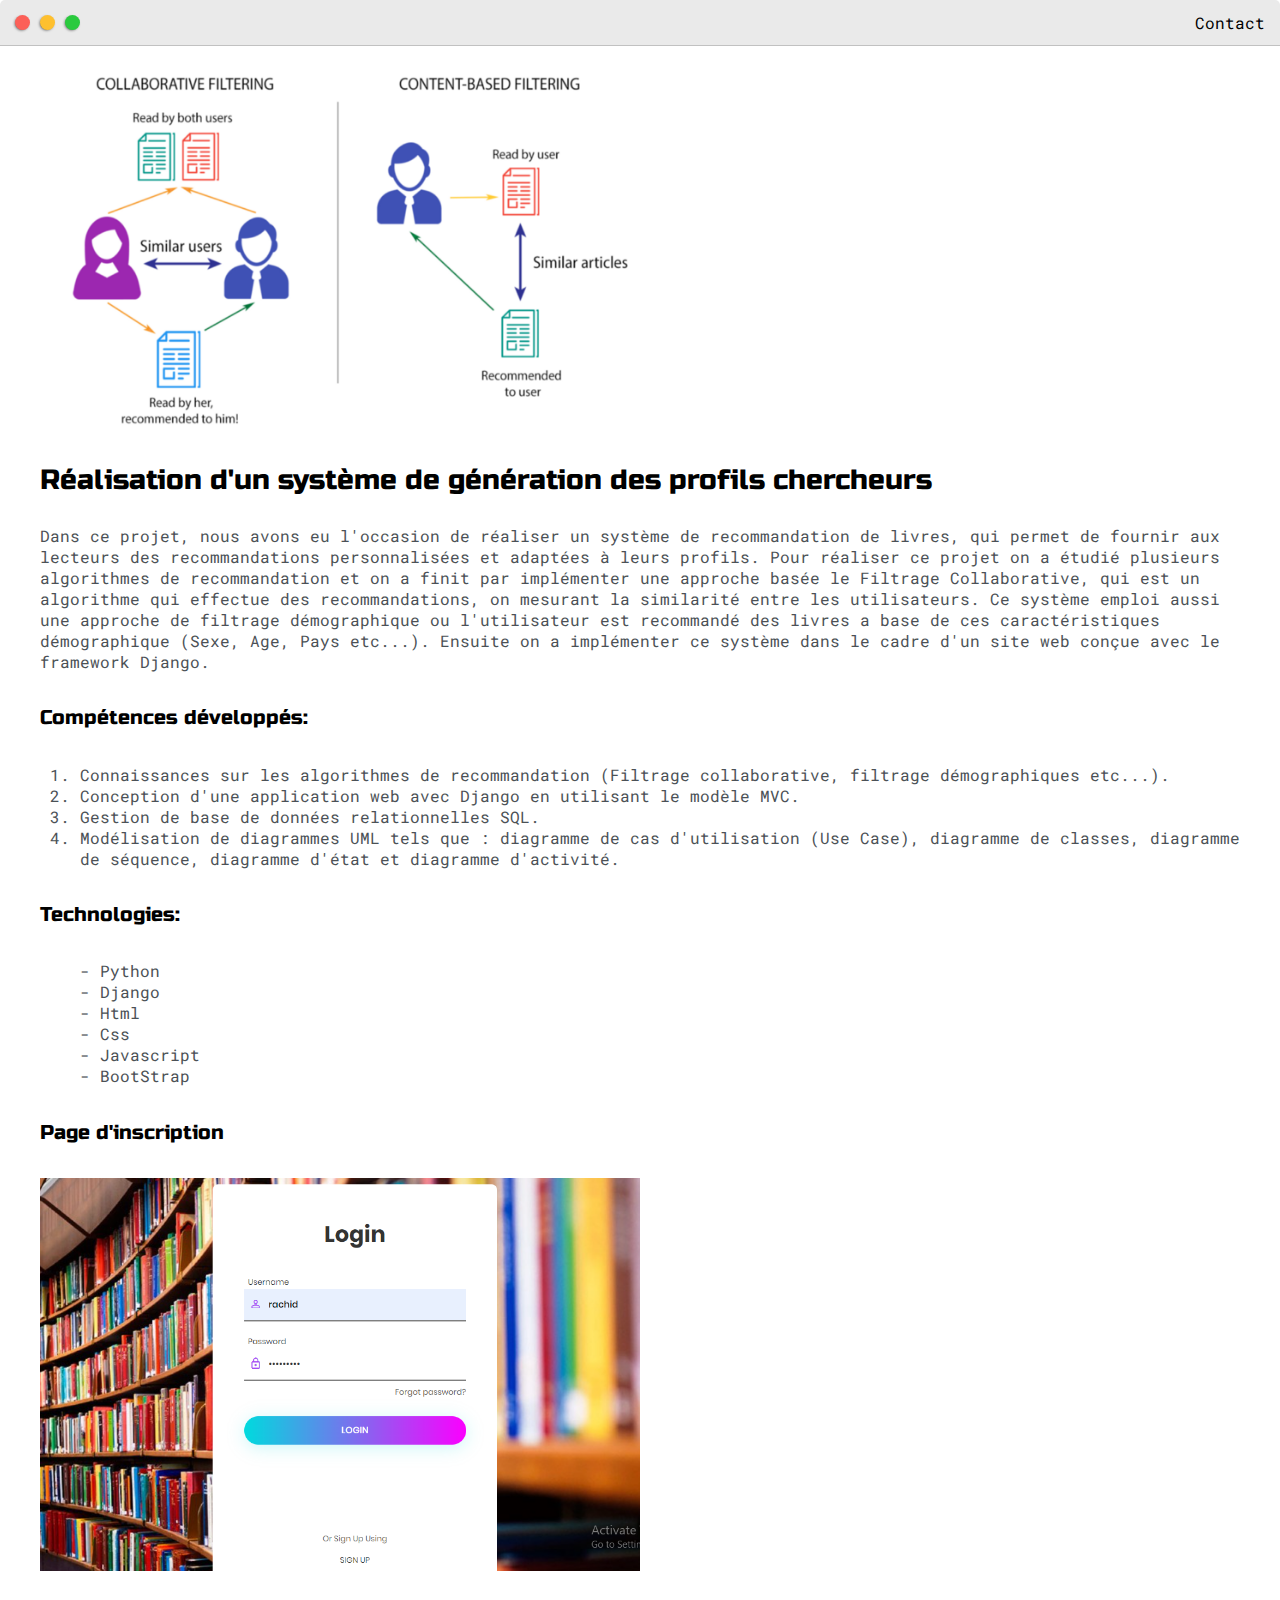
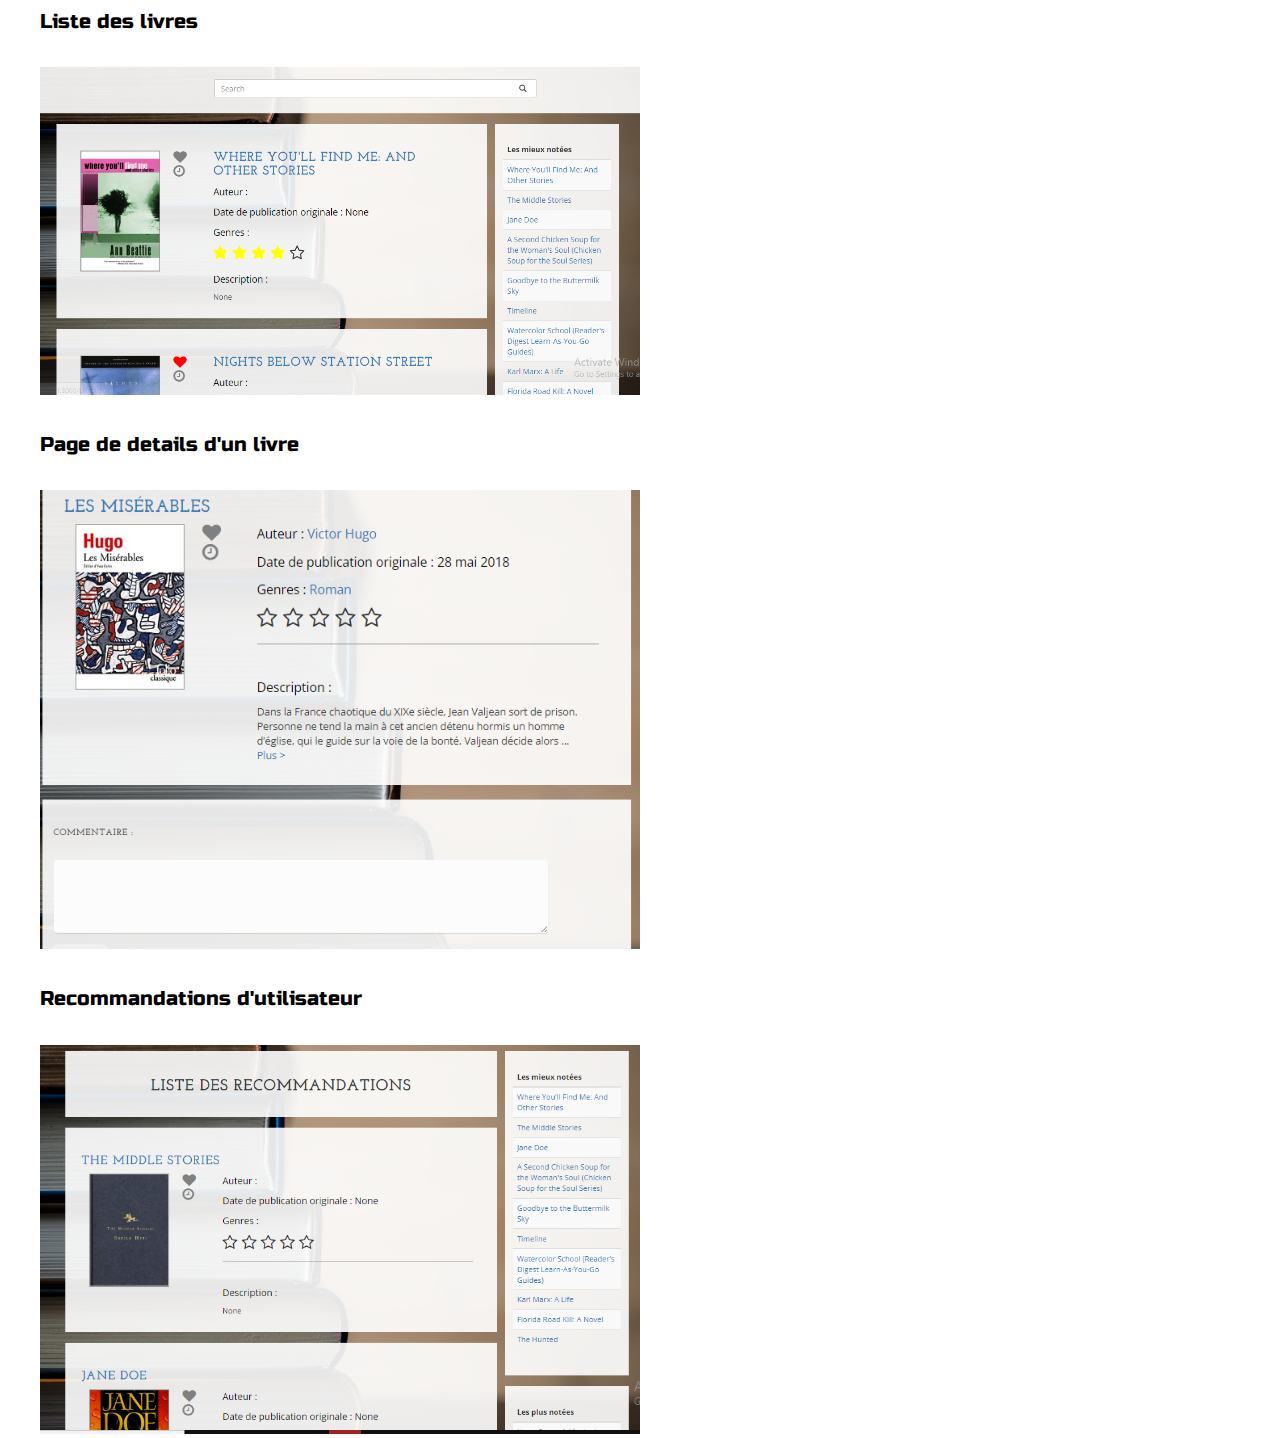
==== projects/book-recommender.html @ 9e27c553 "first commit" ====
<!DOCTYPE html>
<html>
<head>
	<title>Réalisation d'un système de recommandation de livres</title>


	<meta name="viewport" content="width=device-width, initial-scale=1, maximum-scale=1, minimum-scale=1" />

	<link href="https://fonts.googleapis.com/css2?family=Russo+One&display=swap" rel="stylesheet">

	<link href="https://fonts.googleapis.com/css2?family=Roboto+Mono:wght@500&display=swap" rel="stylesheet">

	<link rel="stylesheet" type="text/css" href="../default.css">


	<style type="text/css">
		.img-container{
			max-width: 600px;
		}

		img{
			width: 100%
		}

	</style>

</head>
<body>
	<div class="nav-wrapper">

		<!-- Link around dots-wrapper added after tutorial video -->
		<a href="index.html">
			<div class="dots-wrapper">
				<div id="dot-1" class="browser-dot"></div>
				<div id="dot-2" class="browser-dot"></div>
				<div id="dot-3" class="browser-dot"></div>
			</div>
		</a>

		<ul id="navigation">
			<li><a href="index.html#contact">Contact</a></li>

		</ul>
	</div>

	<div class="main-container">
		<br>

		<div class="img-container">
			<img src="../images/Lisence/recommender.png">
		</div>
		
		<h3>Réalisation d'un système de génération des profils chercheurs</h3>

		<p>Dans ce projet, nous avons eu l'occasion de réaliser un système de recommandation de livres, qui permet de fournir aux lecteurs des recommandations personnalisées et adaptées à leurs profils. Pour réaliser ce projet on a étudié plusieurs algorithmes de recommandation et on a finit par implémenter une approche basée le Filtrage Collaborative, qui est un algorithme qui effectue des recommandations, on mesurant la similarité entre les utilisateurs. Ce système emploi aussi une approche de filtrage démographique ou l'utilisateur est recommandé des livres a base de ces caractéristiques démographique (Sexe, Age, Pays etc...). Ensuite on a implémenter ce système dans le cadre d'un site web conçue avec le framework Django. </p>
		
        <h5>Compétences développés:</h5>
        <ol>
			<li> Connaissances sur les algorithmes de recommandation (Filtrage collaborative, filtrage démographiques etc...).</li>
			<li> Conception d'une application web avec Django en utilisant le modèle MVC.</li>
			<li> Gestion de base de données relationnelles SQL.</li>
			<li> Modélisation de diagrammes UML tels que : diagramme de cas d'utilisation (Use Case), diagramme de classes, diagramme de séquence, diagramme d'état et diagramme d'activité.</li>
		</ol>

		<h5>Technologies:</h5>
		<ul>
			<li>- Python</li>
			<li>- Django</li>
            <li>- Html</li>
			<li>- Css</li>
			<li>- Javascript</li>
			<li>- BootStrap</li>
		</ul>

        <h5>Page d'inscription</h5>
		<div class="img-container">
			<img src="../images/Lisence/Login.PNG">
		</div>

		<h5>Liste des livres</h5>
		<div class="img-container">
			<img src="../images/Lisence/books.PNG">
		</div>

		<h5>Page de details d'un livre</h5>
		<div class="img-container">
			<img src="../images/Lisence/Details.PNG">
		</div>

		<h5>Recommandations d'utilisateur</h5>
		<div class="img-container">
			<img src="../images/Lisence/Recommendations.PNG">
		</div>

	</div>

</body>
</html>
---- default.css ----
:root{
	--mainColor:#eaeaea;
	--secondaryColor:#fff;

	--borderColor:#c1c1c1;

	--mainText:black;
	--secondaryText:#4b5156;

	--themeDotBorder:#24292e;

	--previewBg:rgb(251, 249, 243, 0.8);
	--previewShadow:#f0ead6;


	--buttonColor:black;


}


html, body{
	padding: 0;
	margin: 0;
	scroll-behavior: smooth;
}

body *{
	transition: 0.3s;
}


h1, h2, h3, h4, h5, h6, strong{
	color: var(--mainText);
	font-family: 'Russo One', sans-serif;
	font-weight: 500;
}

p, li, span, label, input, textarea{
	color: var(--secondaryText);
	font-family: 'Roboto Mono', monospace;
}

a{
	text-decoration: none;
	color:#17a2b8;
}

ul{
	list-style: none;
}

h1 { font-size: 56px;}
h2 { font-size: 36px;}
h3 { font-size: 28px;}
h4 { font-size: 24px;}
h5 { font-size: 20px;}
h6 { font-size: 16px;}


.s1{
	background-color: var(--mainColor);
	border-bottom:1px solid var(--borderColor);
	overflow:auto;
}

.s2{
	background-color: var(--secondaryColor);
	border-bottom:1px solid var(--borderColor);
	overflow:auto;
}




.main-container{
	width: 1200px;
	margin: 0 auto;
}


.greeting-wrapper{
	display: grid;
	text-align: center;
	align-content: center;
	min-height: 10em;

}

.intro-wrapper{
	background-color: var(--secondaryColor);
	border:1px solid var(--borderColor);
	border-radius:5px 5px 0 0;


	-webkit-box-shadow: -1px 1px 3px -1px rgba(0,0,0,0.75);
	-moz-box-shadow: -1px 1px 3px -1px rgba(0,0,0,0.75);
	box-shadow: -1px 1px 3px -1px rgba(0,0,0,0.75);

	display: grid;
	grid-template-columns: 1fr 1fr;
	grid-template-areas: 
		'nav-wrapper nav-wrapper'
		'left-column right-column'
	;
}


.nav-wrapper{
	border-radius:5px 5px 0 0;
	grid-area:nav-wrapper;
	border-bottom: 1px solid var(--borderColor);
	display: flex;
	justify-content: space-between;
	align-items: center;
	background-color: var(--mainColor);
}

#navigation a{
	color:var(--mainText);
}


#navigation{
	margin:0;
	padding: 10px;
}

#navigation li{
	display: inline-block;
	margin-right: 5px;
	margin-left:5px;
}

.dots-wrapper{
	display: flex;
	padding: 10px;
}

#dot-1{
	background-color:  #FC6058;
}

#dot-2{
	background-color:  #FEC02F;
}

#dot-3{
	background-color:  #2ACA3E;
}

.browser-dot{
	background-color: black;
	height: 15px;
	width: 15px;
	border-radius: 50%;
	margin: 5px;

	-webkit-box-shadow: -1px 1px 3px -1px rgba(0,0,0,0.75);
	-moz-box-shadow: -1px 1px 3px -1px rgba(0,0,0,0.75);
	box-shadow: -1px 1px 3px -1px rgba(0,0,0,0.75);

}


.left-column{
	grid-area: left-column;
	padding-top:50px;
	padding-bottom: 50px;
}

#profile_pic{
	display: block;
	margin:0 auto;

	height: 200px;
	width: 200px;
	object-fit: cover;
	border:2px solid var(--borderColor);
}


#theme-options-wrapper{
	display: flex;
	justify-content: center;
}

.theme-dot{
	height: 30px;
	width: 30px;
	background-color: black;
	border-radius: 50%;

	margin: 5px;
	border:2px solid var(--themeDotBorder);

	-webkit-box-shadow: -1px 1px 3px -1px rgba(0,0,0,0.75);
	-moz-box-shadow: -1px 1px 3px -1px rgba(0,0,0,0.75);
	box-shadow: -1px 1px 3px -1px rgba(0,0,0,0.75);

	cursor: pointer;
}


.theme-dot:hover{
	border-width: 5px;
}


#light-mode{
	background-color: #fff;
}

#blue-mode{
	background-color: #192734;
}

#green-mode{
	background-color: #78866b;
}

#purple-mode{
	background-color: #7E4C74;
}

#settings-note{
	font-size: 12px;
	font-style: italic;
	text-align: center;
}

.right-column{
	grid-area: right-column;
	display: grid;
	align-content: center;

	padding-top: 50px;
	padding-bottom: 50px;
}


#preview-shadow{
	background-color: var(--previewShadow);
	max-width: 300px;
	height: 180px;
	padding-left: 30px;
	padding-top: 30px;
}

#preview{
	width: 300px;
	border:1.5px solid #17a2b8;
	background-color: var(--previewBg);
	padding:15px;
	position: relative;
}

.corner{
	width:7px;
	height: 7px;
	border-radius: 50%;
	border:1.5px solid #17a2b8;
	background-color: #fff;
	position: absolute;
}

#corner-tl{
	top:-5px;
	left: -5px
}

#corner-tr{
	top:-5px;
	right: -5px
}


#corner-br{
	bottom:-5px;
	right: -5px
}


#corner-bl{
	bottom:-5px;
	left: -5px
}

.about-wrapper{
	display: grid;
	grid-template-columns: repeat(auto-fit, minmax(320px, 1fr));
	padding-bottom: 50px;
	padding-top: 50px;
	gap:100px;
}


#skills{
	display: flex;
	justify-content: space-evenly;
	background-color: var(--previewShadow);
}

/* Small Screens max width 640px */
@media screen and (max-width: 640px) {
	.skillsGrid{
	  display: grid;
	  grid-template-columns: repeat(4, 1fr);
	  gap: 20px;
	  grid-auto-rows: auto;
	  height: auto;
	}
  .skillsGrid img {
	height: 75px;
	width: 75px;
  }
  .skill-icons{

	display: flex;
	flex-direction: column;
	margin-left: auto;
	margin-right: auto;
	text-align: center;
	justify-content: center;
	align-items: center;
  }
  }

  /* Medium Screens min width 641px change to 4 columns */
@media screen and (min-width: 641px) {
	.skillsGrid{
	  display: grid;
	  grid-template-columns: repeat(3, 1fr);
	  gap: 30px;
	  grid-auto-rows: auto;
	  height: auto;
	}
  .skillsGrid img {
	height: 100px;
	width: 100px;
  }
  .skill-icons{
	display: flex;
	flex-direction: column;
	margin-left: auto;
	margin-right: auto;
	text-align: center;
	justify-content: center;
	align-items: center;
  }
  }

  @media screen and (min-width: 1080px) {
	.skillsGrid{
	  display: grid;
	  grid-template-columns: repeat(3, 1fr);
	  gap: 50px;
	  grid-auto-rows: auto;
	  height: auto
	}
  .skillsGrid img {
	height: 150px;
	width: 150px;
  }
  .skill-icons{
	display: flex;
	flex-direction: column;
	margin-left: auto;
	margin-right: auto;
	text-align: center;
	justify-content: center;
	align-items: center;
	height: 100vh;
  }
  }


.post-wrapper{
	display: grid;
	grid-template-columns: repeat(auto-fit, 320px);
	gap:20px;
	justify-content: center;
	padding-bottom: 50px;
}

.post{
	border:1px solid var(--borderColor);
	-webkit-box-shadow: -2px 7px 21px -9px rgba(0,0,0,0.75);
	-moz-box-shadow: -2px 7px 21px -9px rgba(0,0,0,0.75);
	box-shadow: -2px 7px 21px -9px rgba(0,0,0,0.75);
}

.thumbnail{
	display: block;
	width: 100%;
	height:180px;
	object-fit: cover;
}

.post-preview{
	background-color: #fff;
	padding:15px;
}

.post-title{
	color:black;
	margin: 0;
}

.post-intro{
	color:#4b5156;
	font-size: 14px;
}


#contact-form{
	display: block;
	max-width: 600px;
	margin: 0 auto;
	border: 1px solid var(--borderColor);
	padding: 15px;
	border-radius: 5px;
	background-color: var(--mainColor);
	margin-bottom: 50px;

}

#contact-form label{
	line-height: 2.7em;
}

#contact-form textarea{
	min-height: 100px;
	font-size: 14px;
}


.input-field{
	width: 100%;
	padding-top: 10px;
	padding-bottom:10px; 
	background-color: var(--secondaryColor);
	border-radius: 5px;
	border:1px solid var(--borderColor);
	font-size: 14px;
}


#submit-btn{
	margin-top: 10px;
	width: 100%;
	padding-top: 10px;
	padding-bottom:10px; 
	color: #fff;
	background-color: var(--buttonColor);
	border:none;
}


@media screen and (max-width: 1200px){
	.main-container{
		width: 95%;
	}
}

@media screen and (max-width: 800px){
	.intro-wrapper{
		grid-template-columns: 1fr;
		grid-template-areas: 
			'nav-wrapper'
			'left-column'
			'right-column'
		;
	}

	.right-column{
		justify-content: center;
	}

}

@media screen and (max-width: 400px){
	#preview-shadow{
		max-width: 280px;
		height: 180px;
		padding-left: 10px;
		padding-top: 10px;
	}

	#preview{
		width: 280px;

	}

}
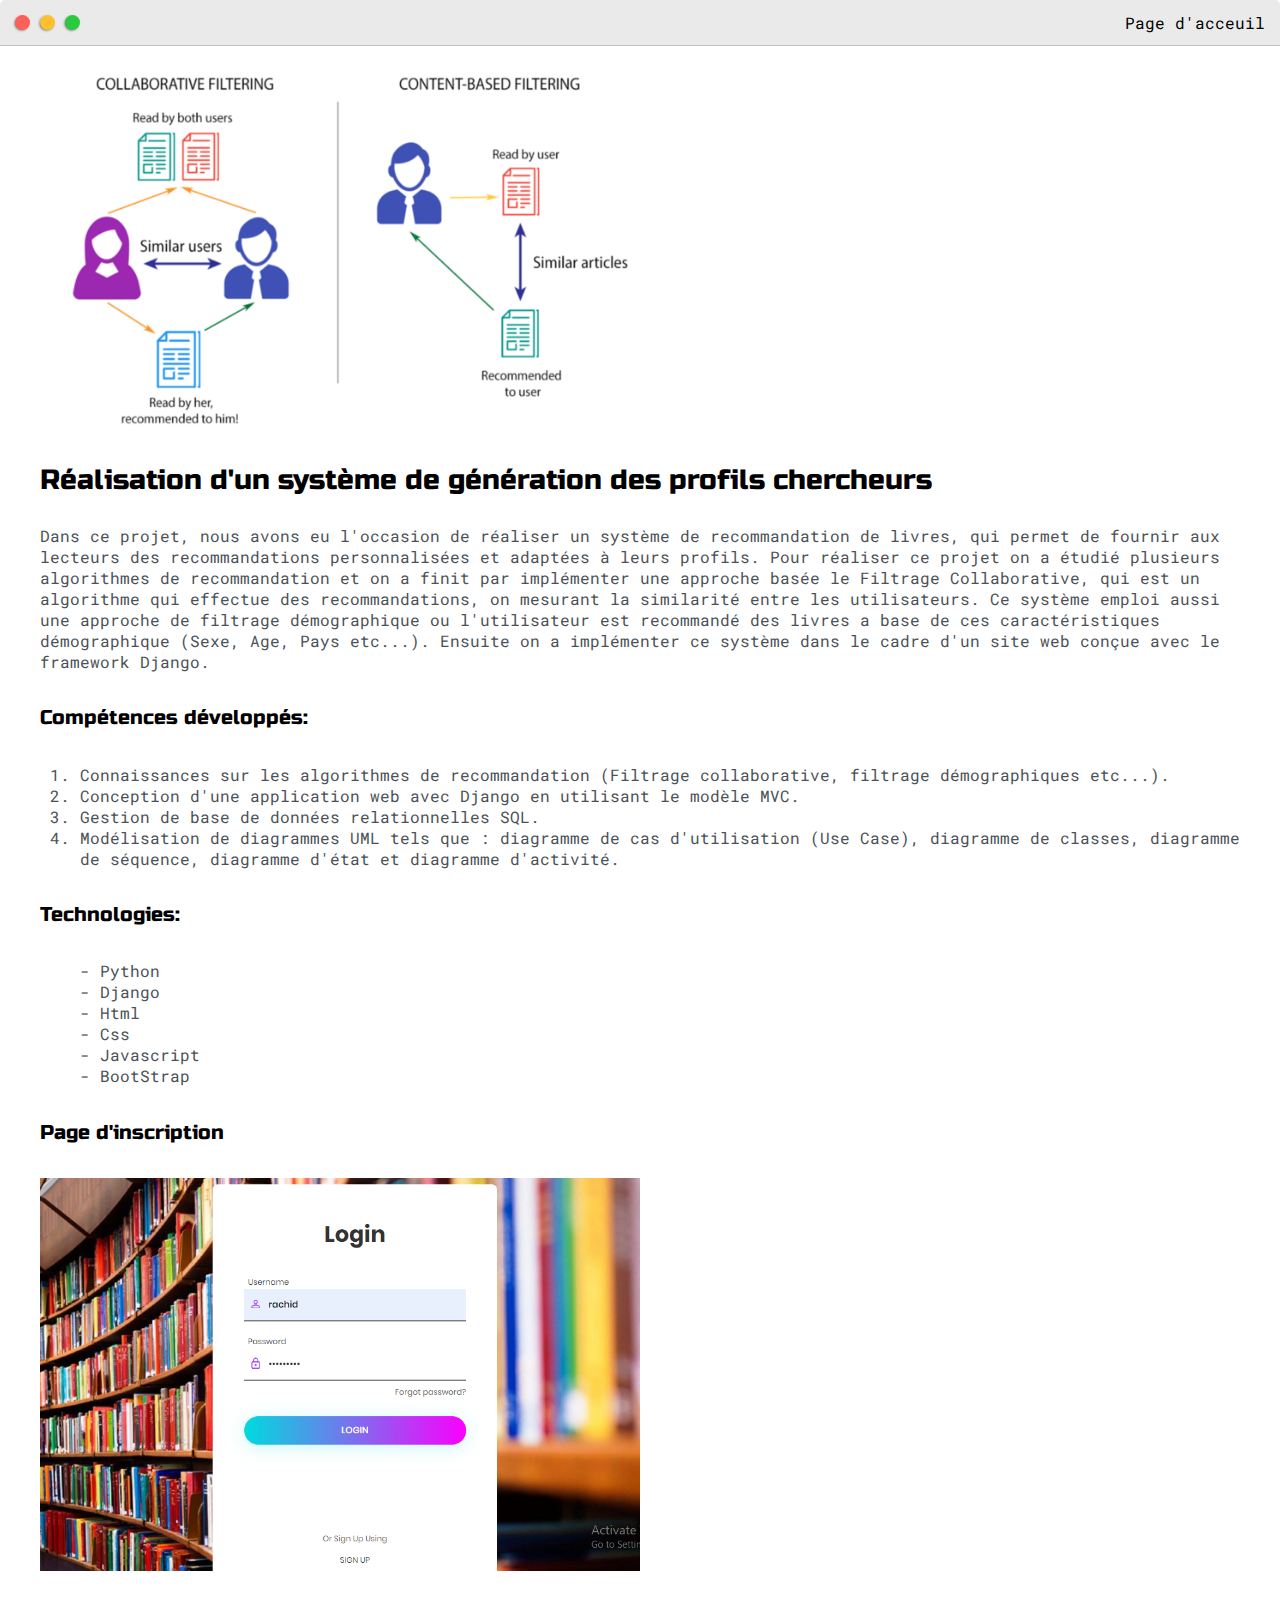
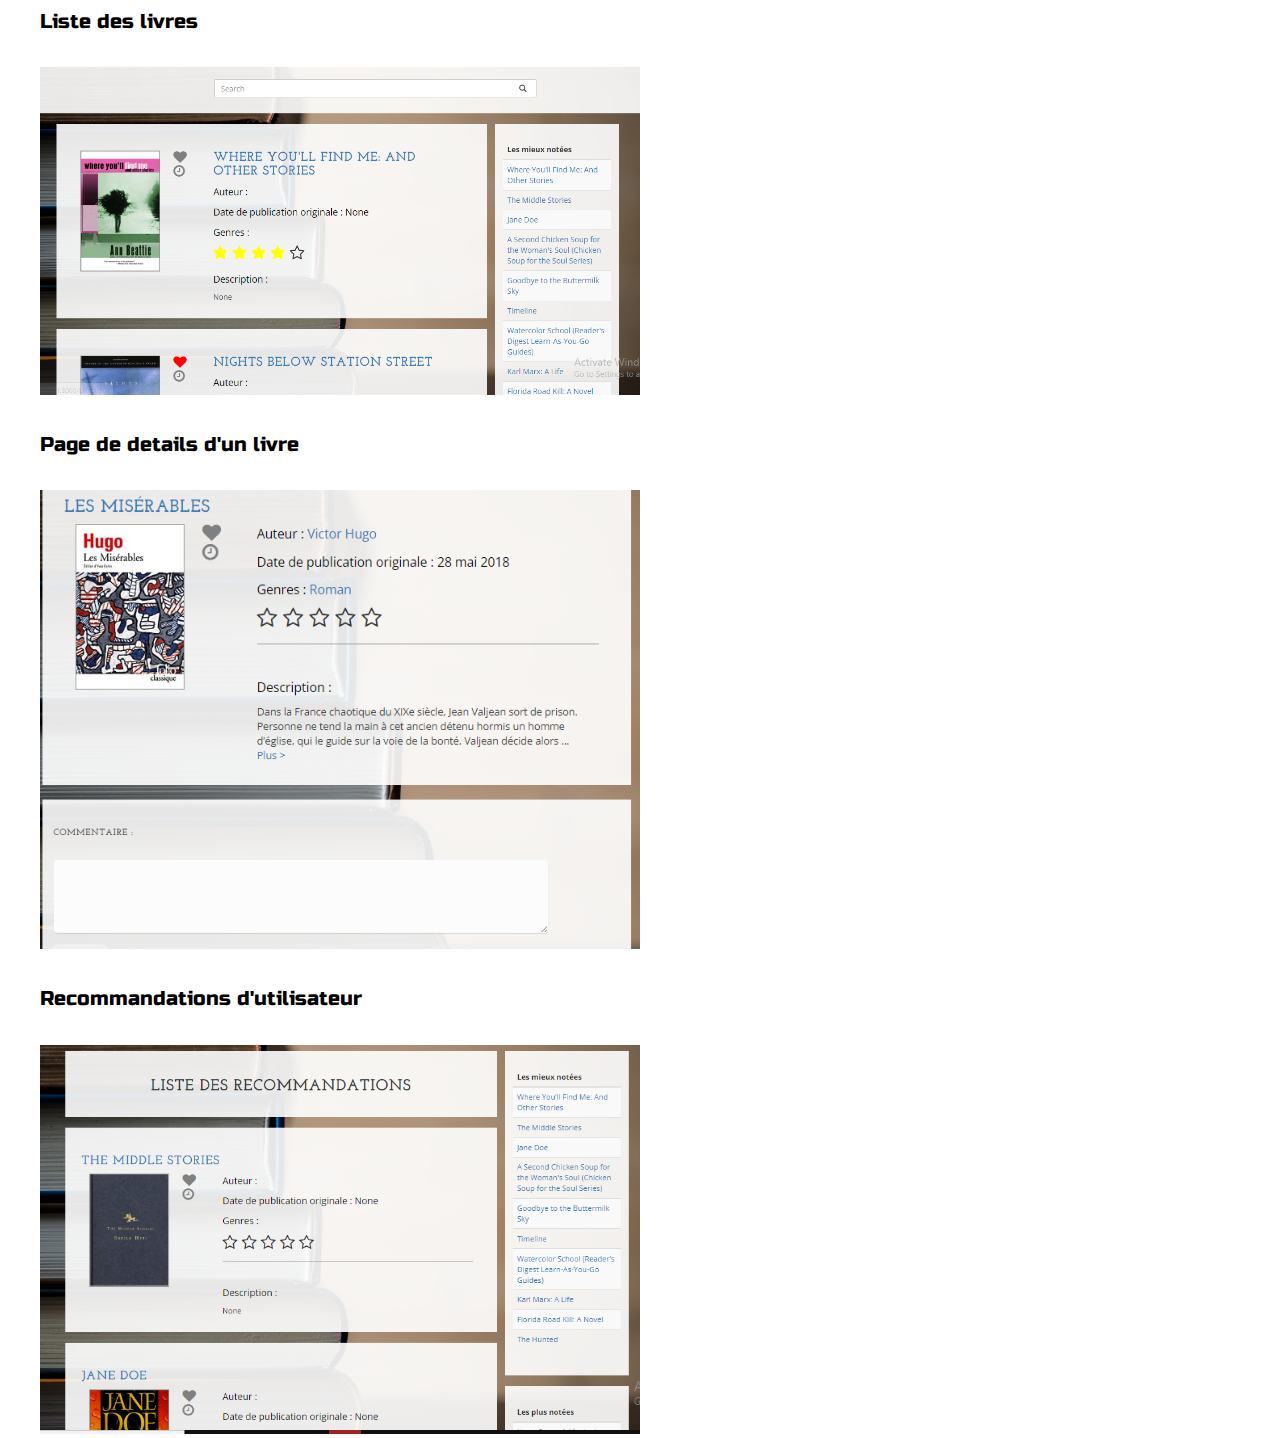
==== commit 941177df: "first commit" ====
--- a/projects/book-recommender.html
+++ b/projects/book-recommender.html
@@ -38,7 +38,7 @@
 		</a>
 
 		<ul id="navigation">
-			<li><a href="index.html#contact">Contact</a></li>
+			<li><a href="../index.html">Page d'acceuil</a></li>
 
 		</ul>
 	</div>
